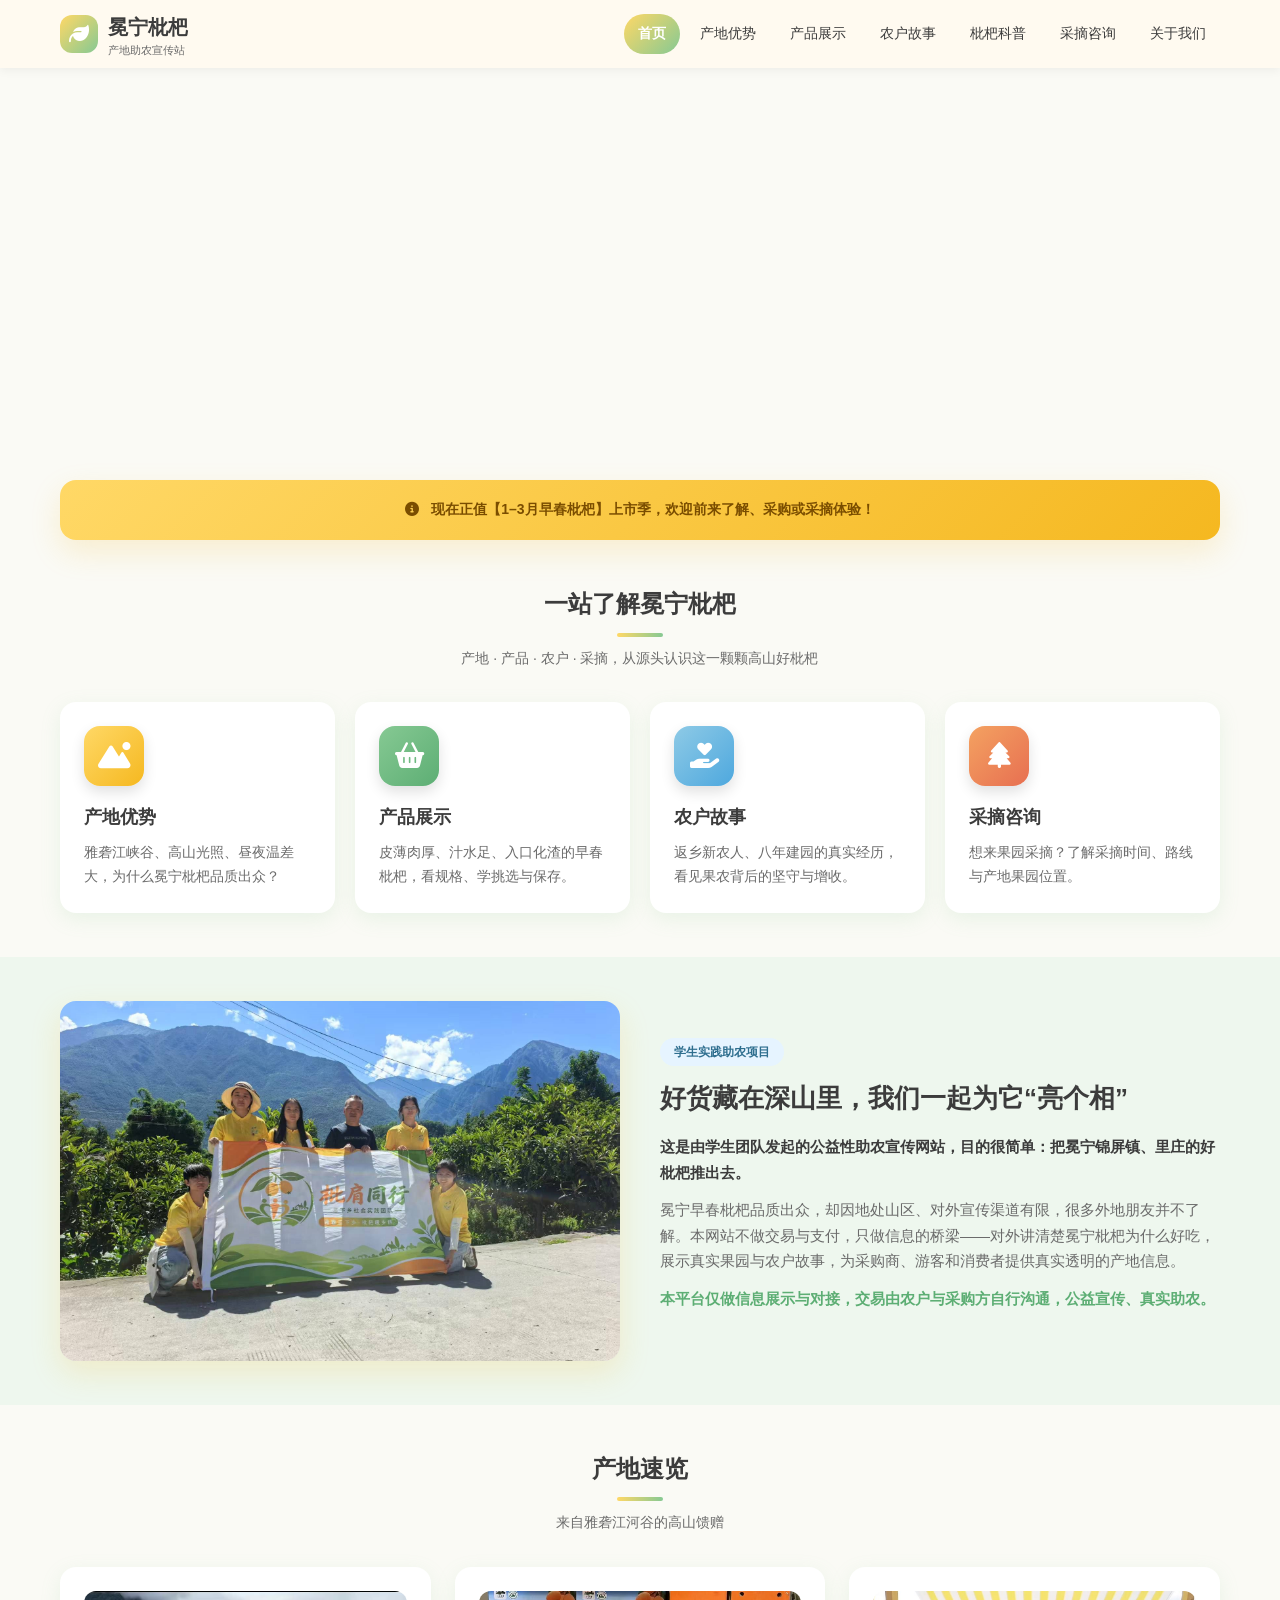
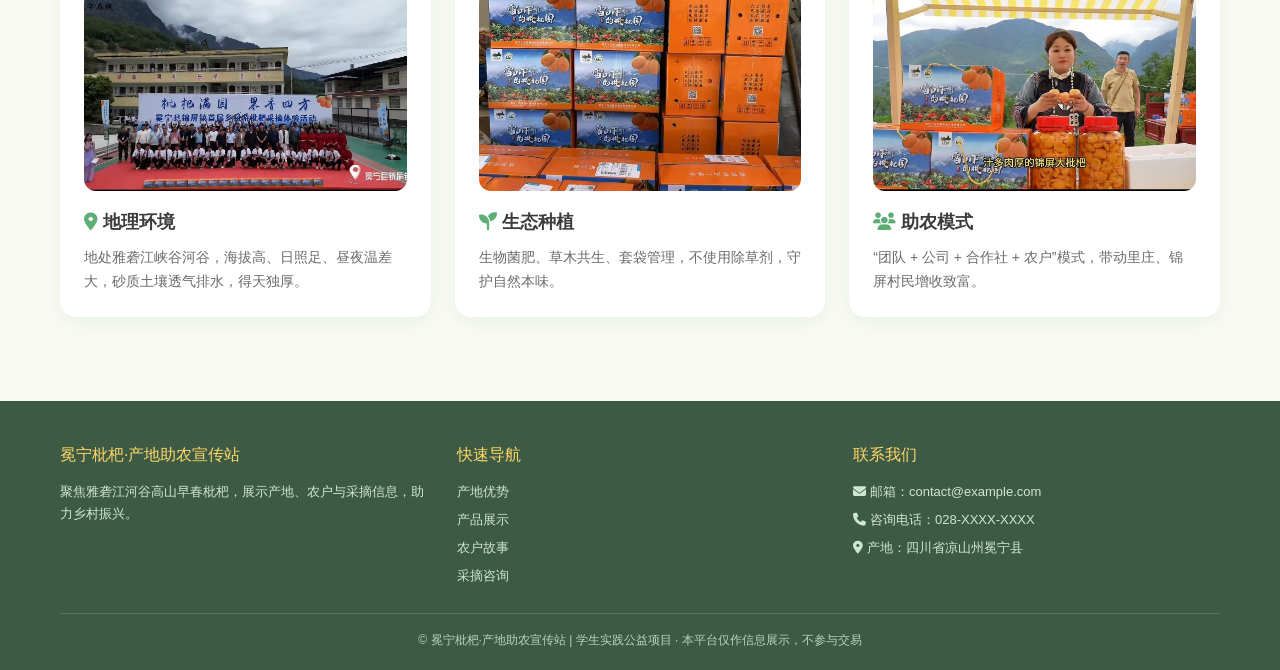
==== assets/LoquatPromotion/index.html @ 3f022729 "feat(LoquatPromotion): 创建冕宁枇杷产地助农宣传站网站 - 添加全新设计的响应式CSS样式文件，包含枇杷主题色彩系统和现代化布局组件 - 实现移动端友好的导航菜单切换功能和页面滚" ====
<!DOCTYPE html>
<html lang="zh-CN">
<head>
  <meta charset="UTF-8">
  <meta name="viewport" content="width=device-width, initial-scale=1.0">
  <meta name="description" content="冕宁枇杷·产地助农宣传站——展示高山早春枇杷产地优势、农户故事与采摘信息，信息展示型助农网站。">
  <title>首页 | 冕宁枇杷·产地助农宣传站</title>
  <link rel="stylesheet" href="css/style.css">
  <link rel="stylesheet" href="https://cdnjs.cloudflare.com/ajax/libs/font-awesome/6.5.0/css/all.min.css">
</head>
<body>
  <!-- ===== 顶部导航 ===== -->
  <header class="site-header">
    <div class="container navbar">
      <a href="index.html" class="logo">
        <span class="logo-icon"><i class="fa-solid fa-leaf"></i></span>
        <span>冕宁枇杷<small>产地助农宣传站</small></span>
      </a>
      <button class="mobile-toggle" aria-label="打开菜单"><i class="fa-solid fa-bars"></i></button>
      <nav class="nav-list">
        <a href="index.html" class="active">首页</a>
        <a href="origin.html">产地优势</a>
        <a href="products.html">产品展示</a>
        <a href="farmers.html">农户故事</a>
        <a href="science.html">枇杷科普</a>
        <a href="travel.html">采摘咨询</a>
        <a href="about.html">关于我们</a>
      </nav>
    </div>
  </header>

  <!-- ===== 轮播大图 ===== -->
  <div class="hero-slider">
    <div class="slide">
      <img src="img/枇杷采摘基地.jpg" alt="枇杷园挂满果实">
      <div class="caption">挂满枝头的早春枇杷 · 冕宁里庄果园</div>
    </div>
    <div class="slide">
      <img src="img/披肩同行-三下乡照片.jpg" alt="雅砻江河谷山地风光与农户实拍">
      <div class="caption">雅砻江峡谷河谷 · 高山生态果园</div>
    </div>
    <div class="slide">
      <img src="img/枇杷采集.jpg" alt="果农采摘实景">
      <div class="caption">果农辛勤采摘 · 助农三下乡实录</div>
    </div>
  </div>

  <!-- ===== 上市时间公告 ===== -->
  <div class="container" style="margin-top:-0;position:relative;z-index:5;">
    <div class="announce" style="margin-top:-28px;">
      <span><i class="fa-solid fa-circle-info"></i></span>
      现在正值【1–3月早春枇杷】上市季，欢迎前来了解、采购或采摘体验！
    </div>
  </div>

  <!-- ===== 四大快捷入口 ===== -->
  <section class="section">
    <div class="container">
      <div class="section-title">
        <h2>一站了解冕宁枇杷</h2>
        <p>产地 · 产品 · 农户 · 采摘，从源头认识这一颗颗高山好枇杷</p>
      </div>
      <div class="grid-4">
        <a href="origin.html" class="card reveal">
          <div class="icon" style="background:linear-gradient(135deg,#FFD866,#F5B820);"><i class="fa-solid fa-mountain-sun"></i></div>
          <h3>产地优势</h3>
          <p>雅砻江峡谷、高山光照、昼夜温差大，为什么冕宁枇杷品质出众？</p>
        </a>
        <a href="products.html" class="card reveal">
          <div class="icon" style="background:linear-gradient(135deg,#86C993,#5DAE74);"><i class="fa-solid fa-basket-shopping"></i></div>
          <h3>产品展示</h3>
          <p>皮薄肉厚、汁水足、入口化渣的早春枇杷，看规格、学挑选与保存。</p>
        </a>
        <a href="farmers.html" class="card reveal">
          <div class="icon" style="background:linear-gradient(135deg,#8ecae6,#4ea8de);"><i class="fa-solid fa-hand-holding-heart"></i></div>
          <h3>农户故事</h3>
          <p>返乡新农人、八年建园的真实经历，看见果农背后的坚守与增收。</p>
        </a>
        <a href="travel.html" class="card reveal">
          <div class="icon" style="background:linear-gradient(135deg,#f4a261,#e76f51);"><i class="fa-solid fa-tree"></i></div>
          <h3>采摘咨询</h3>
          <p>想来果园采摘？了解采摘时间、路线与产地果园位置。</p>
        </a>
      </div>
    </div>
  </section>

  <!-- ===== 项目导语 ===== -->
  <section class="section" style="background:#eef7ee;">
    <div class="container intro-box">
      <img src="img/披肩同行-三下乡照片2.jpg" alt="助农项目三下乡实拍" class="reveal">
      <div class="reveal">
        <span class="badge">学生实践助农项目</span>
        <h2>好货藏在深山里，我们一起为它“亮个相”</h2>
        <p class="lead">这是由学生团队发起的公益性助农宣传网站，目的很简单：把冕宁锦屏镇、里庄的好枇杷推出去。</p>
        <p>冕宁早春枇杷品质出众，却因地处山区、对外宣传渠道有限，很多外地朋友并不了解。本网站不做交易与支付，只做信息的桥梁——对外讲清楚冕宁枇杷为什么好吃，展示真实果园与农户故事，为采购商、游客和消费者提供真实透明的产地信息。</p>
        <p><strong style="color:#5DAE74;">本平台仅做信息展示与对接，交易由农户与采购方自行沟通，公益宣传、真实助农。</strong></p>
      </div>
    </div>
  </section>

  <!-- ===== 产地速览 ===== -->
  <section class="section">
    <div class="container">
      <div class="section-title">
        <h2>产地速览</h2>
        <p>来自雅砻江河谷的高山馈赠</p>
      </div>
      <div class="grid-3">
        <div class="card reveal">
          <img src="img/枇杷采集活动大合影.jpg" alt="产地活动合影">
          <h3><i class="fa-solid fa-location-dot" style="color:#5DAE74;"></i> 地理环境</h3>
          <p>地处雅砻江峡谷河谷，海拔高、日照足、昼夜温差大，砂质土壤透气排水，得天独厚。</p>
        </div>
        <div class="card reveal">
          <img src="img/枇杷装箱2.jpg" alt="生态种植">
          <h3><i class="fa-solid fa-seedling" style="color:#5DAE74;"></i> 生态种植</h3>
          <p>生物菌肥、草木共生、套袋管理，不使用除草剂，守护自然本味。</p>
        </div>
        <div class="card reveal">
          <img src="img/助农直播.jpg" alt="助农直播">
          <h3><i class="fa-solid fa-users" style="color:#5DAE74;"></i> 助农模式</h3>
          <p>“团队 + 公司 + 合作社 + 农户”模式，带动里庄、锦屏村民增收致富。</p>
        </div>
      </div>
    </div>
  </section>

  <!-- ===== 页脚 ===== -->
  <footer class="site-footer">
    <div class="container">
      <div class="footer-grid">
        <div>
          <div class="footer-title">冕宁枇杷·产地助农宣传站</div>
          <p>聚焦雅砻江河谷高山早春枇杷，展示产地、农户与采摘信息，助力乡村振兴。</p>
        </div>
        <div>
          <div class="footer-title">快速导航</div>
          <ul>
            <li><a href="origin.html">产地优势</a></li>
            <li><a href="products.html">产品展示</a></li>
            <li><a href="farmers.html">农户故事</a></li>
            <li><a href="travel.html">采摘咨询</a></li>
          </ul>
        </div>
        <div>
          <div class="footer-title">联系我们</div>
          <p><i class="fa-solid fa-envelope"></i> 邮箱：contact@example.com</p>
          <p><i class="fa-solid fa-phone"></i> 咨询电话：028-XXXX-XXXX</p>
          <p><i class="fa-solid fa-location-dot"></i> 产地：四川省凉山州冕宁县</p>
        </div>
      </div>
      <div class="footer-bottom">
        <p>© 冕宁枇杷·产地助农宣传站 | 学生实践公益项目 · 本平台仅作信息展示，不参与交易</p>
      </div>
    </div>
  </footer>

  <script src="js/main.js"></script>
</body>
</html>
---- assets/LoquatPromotion/css/style.css ----
/* ============================================================
   冕宁枇杷 · 产地助农宣传站
   清新山野治愈风 全站统一样式
   主题色：枇杷嫩黄 #FFD866 / 山野浅绿 #86C993 / 天空浅蓝 #E6F4FF / 米白 #FAFAF5
   ============================================================ */

:root {
  --brand-yellow: #FFD866;
  --brand-yellow-deep: #F5B820;
  --brand-green: #86C993;
  --brand-green-deep: #5DAE74;
  --sky-blue: #E6F4FF;
  --cream: #FAFAF5;
  --text-dark: #3C3C3C;
  --text-gray: #6B6B6B;
  --white: #ffffff;
  --radius: 16px;
  --shadow: 0 6px 20px rgba(134, 201, 147, 0.15);
  --shadow-lg: 0 12px 30px rgba(245, 184, 32, 0.18);
  --transition: all 0.3s ease;
}

* { margin: 0; padding: 0; box-sizing: border-box; }

html { scroll-behavior: smooth; }

body {
  font-family: "PingFang SC", "Microsoft YaHei", "Helvetica Neue", Arial, sans-serif;
  color: var(--text-dark);
  background: var(--cream);
  line-height: 1.7;
  font-size: 14px;
}

img { max-width: 100%; display: block; }

a { text-decoration: none; color: inherit; }

ul { list-style: none; }

.container {
  width: 100%;
  max-width: 1200px;
  margin: 0 auto;
  padding: 0 20px;
}

/* ==================== 顶部导航 ==================== */
.site-header {
  position: sticky;
  top: 0;
  z-index: 100;
  background: rgba(255, 250, 240, 0.95);
  backdrop-filter: blur(6px);
  box-shadow: 0 2px 10px rgba(0,0,0,0.06);
}

.navbar { display: flex; align-items: center; justify-content: space-between; height: 68px; }

.logo {
  display: flex; align-items: center; gap: 10px;
  font-size: 20px; font-weight: 700; color: var(--text-dark);
}
.logo .logo-icon {
  width: 38px; height: 38px; border-radius: 12px;
  background: linear-gradient(135deg, var(--brand-yellow), var(--brand-green));
  display: flex; align-items: center; justify-content: center;
  font-size: 20px; color: var(--white);
}
.logo small { display: block; font-size: 11px; font-weight: 400; color: var(--text-gray); line-height: 1.2; }

.nav-list { display: flex; gap: 6px; flex-wrap: wrap; }
.nav-list a {
  display: block; padding: 8px 14px; border-radius: 20px;
  font-size: 14px; color: var(--text-dark); transition: var(--transition);
}
.nav-list a:hover, .nav-list a.active {
  background: linear-gradient(135deg, var(--brand-yellow), var(--brand-green));
  color: var(--white); font-weight: 600;
}

.mobile-toggle { display: none; font-size: 24px; cursor: pointer; background: none; border: none; color: var(--text-dark); }

/* ==================== 页脚 ==================== */
.site-footer {
  background: #3d5a45; color: #eaf5ec; margin-top: 40px; padding: 40px 0 20px;
}
.footer-grid { display: grid; grid-template-columns: repeat(3, 1fr); gap: 30px; margin-bottom: 20px; }
.footer-title { color: var(--brand-yellow); margin-bottom: 12px; font-size: 16px; }
.footer-grid p, .footer-grid li { font-size: 13px; color: #cfe6d4; margin-bottom: 6px; }
.footer-bottom {
  border-top: 1px solid rgba(255,255,255,0.15); padding-top: 16px; text-align: center;
  font-size: 12px; color: #b8d4c0;
}

/* ==================== 通用区块标题 ==================== */
.page-hero {
  position: relative; text-align: center; padding: 56px 20px;
  background: linear-gradient(120deg, #fdf7dd, #eaf7ea, var(--sky-blue));
}
.page-hero h1 { font-size: 30px; margin-bottom: 8px; }
.page-hero .sub { color: var(--text-gray); font-size: 15px; }

.section { padding: 44px 0; }
.section-title {
  text-align: center; margin-bottom: 32px;
}
.section-title h2 { font-size: 24px; position: relative; display: inline-block; padding-bottom: 12px; }
.section-title h2::after {
  content: ""; position: absolute; left: 50%; bottom: 0; transform: translateX(-50%);
  width: 46px; height: 4px; border-radius: 4px;
  background: linear-gradient(90deg, var(--brand-yellow), var(--brand-green));
}
.section-title p { color: var(--text-gray); margin-top: 10px; }

/* ==================== 卡片与通用组件 ==================== */
.card {
  background: var(--white); border-radius: var(--radius); box-shadow: var(--shadow);
  padding: 24px; transition: var(--transition); overflow: hidden;
}
.card:hover { transform: translateY(-6px); box-shadow: var(--shadow-lg); }
.card img { border-radius: 12px; height: 200px; width: 100%; object-fit: cover; margin-bottom: 16px; }
.card h3 { font-size: 18px; margin-bottom: 8px; }
.card p { font-size: 14px; color: var(--text-gray); }

.grid-2 { display: grid; grid-template-columns: repeat(2, 1fr); gap: 24px; }
.grid-3 { display: grid; grid-template-columns: repeat(3, 1fr); gap: 24px; }
.grid-4 { display: grid; grid-template-columns: repeat(4, 1fr); gap: 20px; }

.badge {
  display: inline-block; padding: 4px 14px; border-radius: 20px;
  background: var(--sky-blue); color: #2f6f8f; font-size: 12px; font-weight: 600; margin-bottom: 10px;
}

.btn {
  display: inline-block; padding: 10px 26px; border-radius: 30px;
  background: linear-gradient(135deg, var(--brand-yellow), var(--brand-green));
  color: var(--white); font-weight: 600; font-size: 14px; transition: var(--transition); cursor: pointer;
}
.btn:hover { transform: translateY(-3px); box-shadow: var(--shadow-lg); }
.btn-outline {
  background: transparent; color: var(--brand-green-deep); border: 2px solid var(--brand-green);
}
.btn-outline:hover { background: var(--brand-green); color: var(--white); }

/* 滚动渐入动画 */
.reveal { opacity: 0; transform: translateY(30px); transition: opacity .8s ease, transform .8s ease; }
.reveal.show { opacity: 1; transform: none; }

/* ==================== 首页：轮播 ==================== */
.hero-slider {
  position: relative; height: 440px; overflow: hidden; border-radius: 0 0 24px 24px;
}
.hero-slider .slide { position: absolute; inset: 0; opacity: 0; animation: fade 12s infinite; }
.hero-slider .slide:nth-child(1) { animation-delay: 0s; }
.hero-slider .slide:nth-child(2) { animation-delay: 4s; }
.hero-slider .slide:nth-child(3) { animation-delay: 8s; }
.hero-slider .slide img { width: 100%; height: 100%; object-fit: cover; }
.hero-slider .slide .caption {
  position: absolute; left: 0; right: 0; bottom: 0; padding: 24px 40px;
  background: linear-gradient(transparent, rgba(0,0,0,0.55)); color: var(--white);
  font-size: 18px; font-weight: 600;
}
@keyframes fade {
  0% { opacity: 0; }
  8% { opacity: 1; }
  33% { opacity: 1; }
  41% { opacity: 0; }
  100% { opacity: 0; }
}

/* 首页导语公告 */
.announce {
  background: linear-gradient(135deg, var(--brand-yellow), var(--brand-yellow-deep));
  border-radius: var(--radius); padding: 18px 24px; text-align: center;
  color: #7a4d00; font-weight: 600; box-shadow: var(--shadow-lg);
}
.announce span { display: inline-block; margin-right: 8px; }

/* 特色介绍主区块 */
.intro-box { display: grid; grid-template-columns: 1fr 1fr; gap: 40px; align-items: center; }
.intro-box img { border-radius: var(--radius); box-shadow: var(--shadow-lg); height: 360px; width: 100%; object-fit: cover; }
.intro-box h2 { font-size: 26px; margin-bottom: 14px; }
.intro-box p { color: var(--text-gray); margin-bottom: 12px; font-size: 15px; }
.intro-box .lead { color: var(--text-dark); font-weight: 600; }

/* ==================== 图文分栏页 ==================== */
.split { display: grid; grid-template-columns: 1fr 1fr; gap: 40px; align-items: center; margin-bottom: 20px; }
.split.reverse .text { order: 2; }
.split img { border-radius: var(--radius); box-shadow: var(--shadow-lg); height: 300px; width: 100%; object-fit: cover; }
.split h2 { font-size: 22px; margin-bottom: 12px; }
.split p { color: var(--text-gray); margin-bottom: 10px; }
.split .highlight { color: var(--brand-green-deep); font-weight: 600; }

/* 内容卡片（带色条标题） */
.feature-item { position: relative; padding-left: 0; }
.feature-item .icon {
  width: 52px; height: 52px; border-radius: 14px; font-size: 24px; display: flex;
  align-items: center; justify-content: center; margin-bottom: 14px; color: var(--white);
}

/* 科普 / 文章阅读排版 */
.article { max-width: 820px; margin: 0 auto; }
.article h2 { font-size: 20px; margin: 26px 0 10px; color: var(--brand-green-deep); }
.article h3 { font-size: 17px; margin: 18px 0 8px; }
.article p, .article li { color: var(--text-gray); margin-bottom: 8px; }
.article ul { list-style: disc; padding-left: 20px; }
.article ul li { margin-bottom: 6px; }
.tip-box {
  background: #fff8e1; border-left: 4px solid var(--brand-yellow-deep);
  padding: 14px 18px; border-radius: 8px; margin: 16px 0; font-size: 14px;
}
.warn-box {
  background: #fdecea; border-left: 4px solid #e57373;
  padding: 14px 18px; border-radius: 8px; margin: 16px 0; font-size: 14px; color: #8a2f2f;
}

/* ==================== 折叠面板 / Tab ==================== */
.accordion { max-width: 820px; margin: 0 auto; }
.acc-item { margin-bottom: 14px; border-radius: var(--radius); background: var(--white); box-shadow: var(--shadow); overflow: hidden; }
.acc-item summary {
  padding: 18px 22px; cursor: pointer; font-weight: 600; font-size: 16px;
  list-style: none; display: flex; justify-content: space-between; align-items: center; transition: var(--transition);
}
.acc-item summary::-webkit-details-marker { display: none; }
.acc-item summary::after { content: "+"; font-size: 22px; color: var(--brand-green-deep); }
.acc-item[open] summary::after { content: "−"; }
.acc-item[open] summary { background: #f3fbf5; }
.acc-body { padding: 0 22px 18px; color: var(--text-gray); font-size: 14px; }

/* ==================== 表单（静态占位，后端预留） ==================== */
.form-wrap { max-width: 640px; margin: 0 auto; background: var(--white); border-radius: var(--radius); box-shadow: var(--shadow-lg); padding: 34px; }
.form-group { margin-bottom: 18px; }
.form-group label { display: block; margin-bottom: 6px; font-weight: 600; font-size: 14px; }
.form-group input, .form-group select, .form-group textarea {
  width: 100%; padding: 12px 14px; border: 1.5px solid #ddd; border-radius: 10px;
  font-size: 14px; font-family: inherit; background: var(--cream); transition: var(--transition);
}
.form-group input:focus, .form-group select:focus, .form-group textarea:focus {
  outline: none; border-color: var(--brand-green); background: var(--white); box-shadow: 0 0 0 3px rgba(134,201,147,.2);
}
.form-group textarea { min-height: 120px; resize: vertical; }
.form-note { font-size: 12px; color: var(--text-gray); background: var(--sky-blue); padding: 10px 14px; border-radius: 8px; margin-top: 14px; }

/* ==================== 页眉（页面内小标题横幅） ==================== */
.hero-banner { height: 260px; background-size: cover; background-position: center; display: flex; align-items: center; justify-content: center; position: relative; }
.hero-banner::after { content: ""; position: absolute; inset: 0; background: linear-gradient(rgba(0,0,0,.25), rgba(0,0,0,.45)); }
.hero-banner .banner-text { position: relative; z-index: 2; color: var(--white); text-align: center; }
.hero-banner .banner-text h1 { font-size: 34px; text-shadow: 0 2px 8px rgba(0,0,0,.3); }
.hero-banner .banner-text p { font-size: 16px; margin-top: 6px; text-shadow: 0 1px 4px rgba(0,0,0,.3); }

.contact-chip {
  display: inline-flex; align-items: center; gap: 8px; background: var(--sky-blue);
  padding: 10px 18px; border-radius: 30px; color: #2f6f8f; font-weight: 600;
}

/* ==================== 响应式适配 ==================== */
@media (max-width: 992px) {
  .grid-3, .grid-4 { grid-template-columns: repeat(2, 1fr); }
  .intro-box, .split { grid-template-columns: 1fr; }
  .intro-box img, .split img { height: 280px; }
}

@media (max-width: 768px) {
  .mobile-toggle { display: block; }
  .nav-list {
    display: none; flex-direction: column; width: 100%; background: #fffdf6;
    position: absolute; top: 68px; left: 0; padding: 10px 20px; box-shadow: 0 8px 20px rgba(0,0,0,.08);
  }
  .nav-list.open { display: flex; }
  .nav-list a { padding: 12px 8px; }
  .grid-2, .grid-3, .grid-4 { grid-template-columns: 1fr; }
  .footer-grid { grid-template-columns: 1fr; }
  .hero-slider { height: 320px; }
  .hero-banner { height: 200px; }
  .hero-banner .banner-text h1 { font-size: 26px; }
  .page-hero h1 { font-size: 24px; }
  .section-title h2 { font-size: 20px; }
}

/* 空后端占位说明 */
.placeholder-backend {
  border: 1.5px dashed var(--brand-green); border-radius: 10px; color: var(--text-gray);
  font-size: 13px; padding: 12px 16px; background: #f4fbf6; margin-top: 12px;
}

/* 快捷入口图标块 */
.card .icon {
  width: 60px; height: 60px; border-radius: 16px; font-size: 26px;
  display: flex; align-items: center; justify-content: center; margin-bottom: 16px; color: var(--white);
  box-shadow: 0 6px 14px rgba(0,0,0,0.12);
}
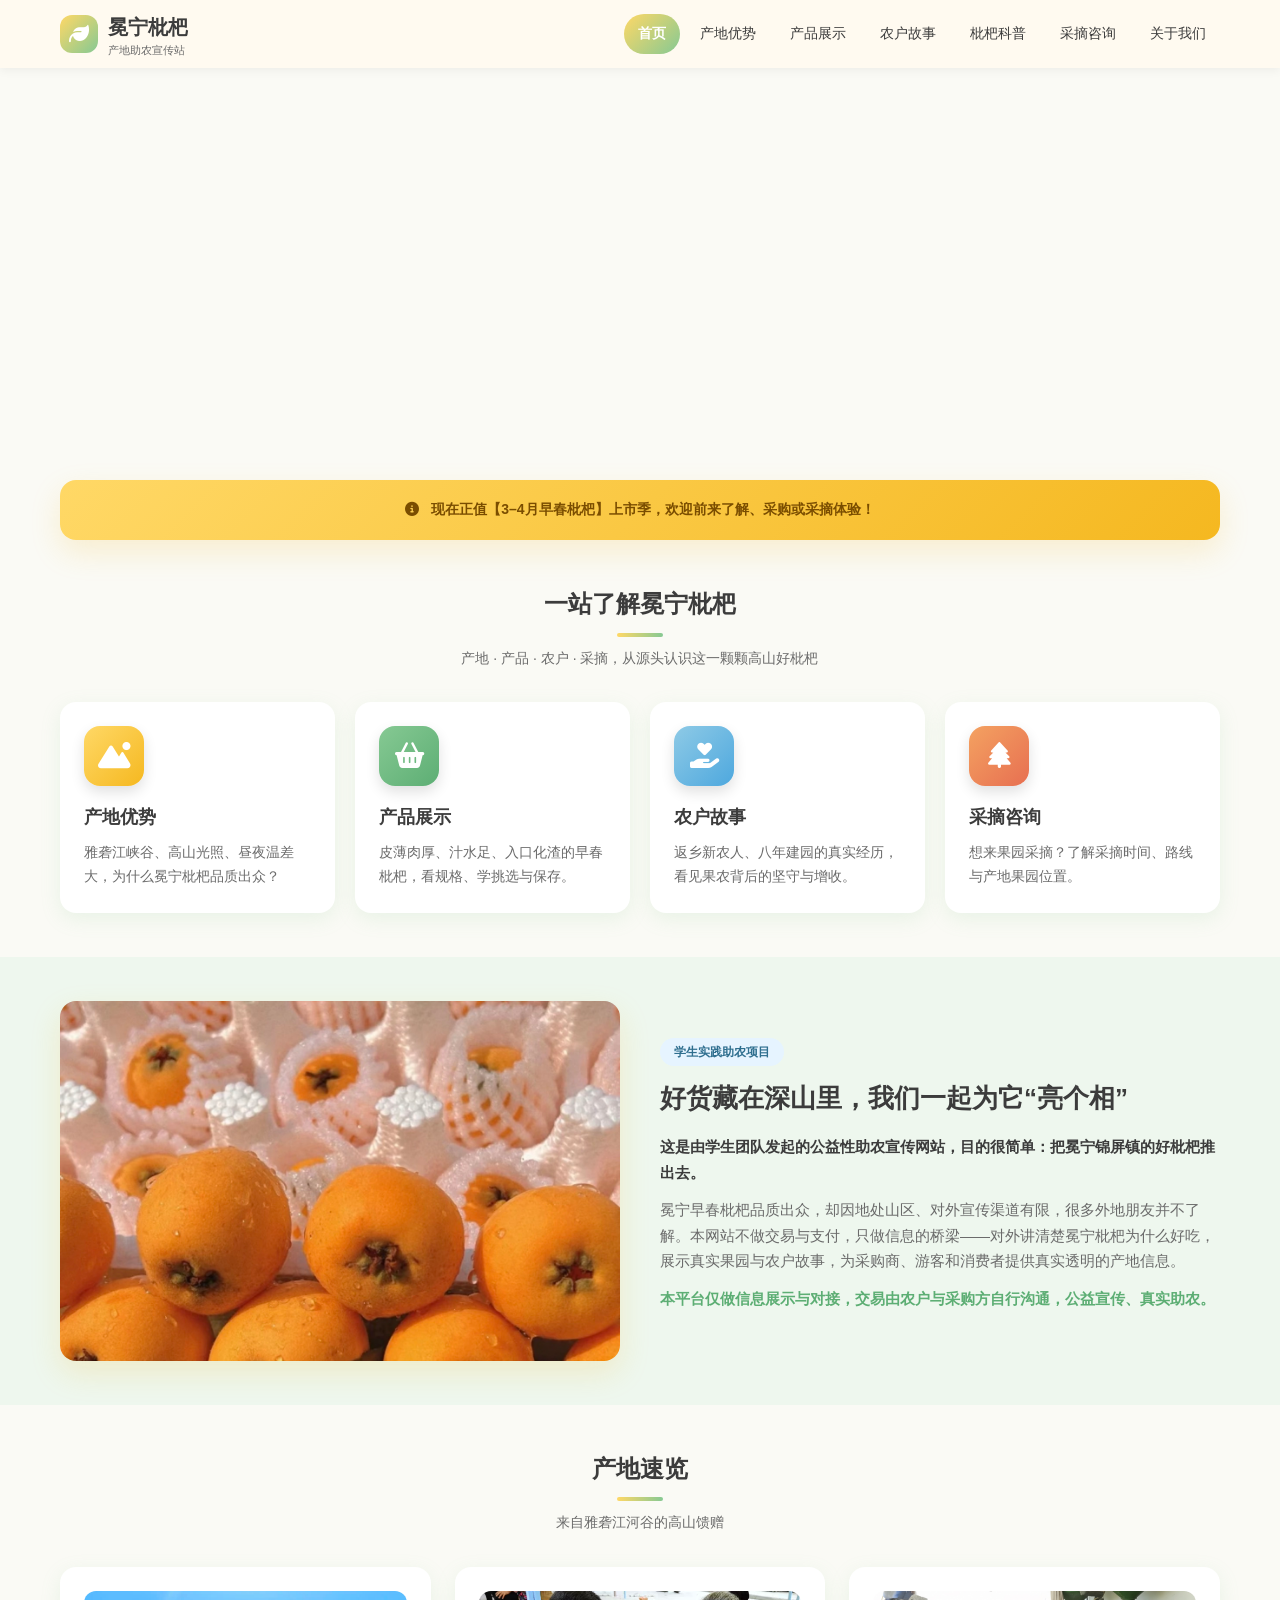
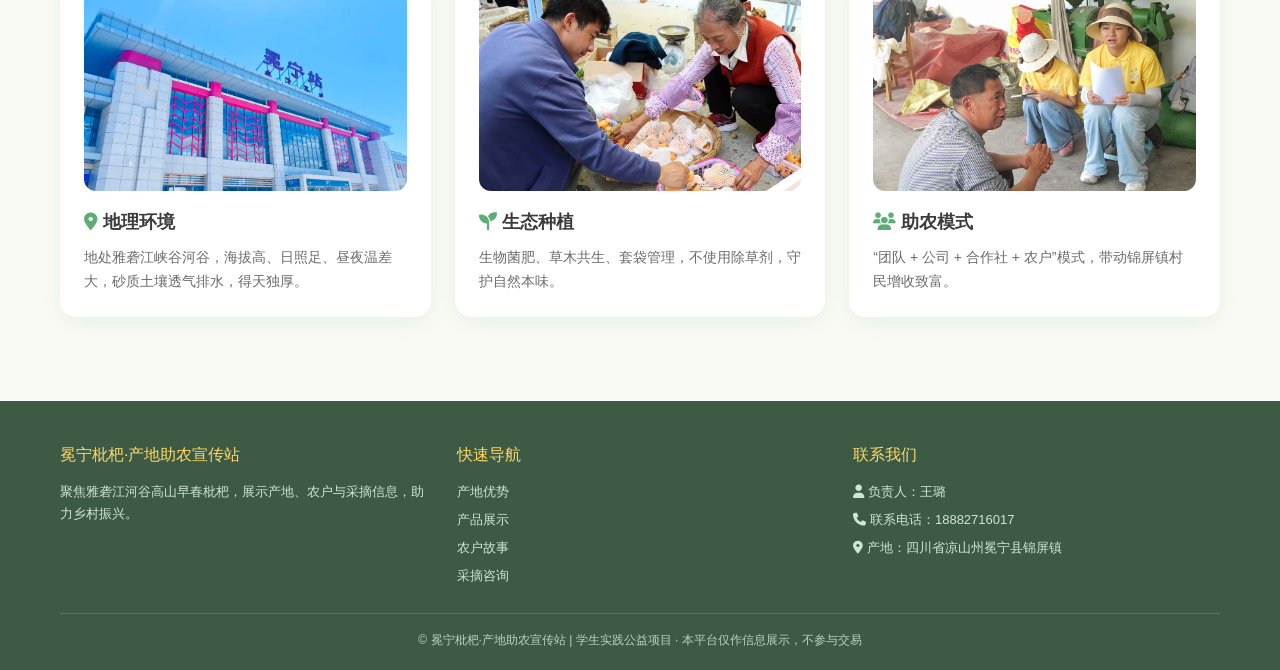
==== commit ed2eb5c7: "feat(pages): 更新枇杷产地宣传站点内容与功能 - 调整 hero-banner 高度从 260px 到 350px 以改善视觉效果 - 实现留言表单前端校验与用户反馈功能，移除后端占位说明" ====
--- a/assets/LoquatPromotion/index.html
+++ b/assets/LoquatPromotion/index.html
@@ -32,16 +32,16 @@
   <!-- ===== 轮播大图 ===== -->
   <div class="hero-slider">
     <div class="slide">
-      <img src="img/枇杷采摘基地.jpg" alt="枇杷园挂满果实">
-      <div class="caption">挂满枝头的早春枇杷 · 冕宁里庄果园</div>
+      <img src="img/产地优势/山野图片.jpg" alt="冕宁锦屏镇高山山地果园">
+      <div class="caption">高山生态果园 · 冕宁锦屏镇</div>
     </div>
     <div class="slide">
-      <img src="img/披肩同行-三下乡照片.jpg" alt="雅砻江河谷山地风光与农户实拍">
-      <div class="caption">雅砻江峡谷河谷 · 高山生态果园</div>
+      <img src="img/产地优势/枇杷装箱.jpg" alt="冕宁锦屏镇枇杷产地实拍">
+      <div class="caption">锦屏镇早春枇杷 · 产地实拍</div>
     </div>
     <div class="slide">
-      <img src="img/枇杷采集.jpg" alt="果农采摘实景">
-      <div class="caption">果农辛勤采摘 · 助农三下乡实录</div>
+      <img src="img/农户故事/与老人沟通.jpg" alt="冕宁锦屏镇果农劳作纪实">
+      <div class="caption">果农劳作纪实 · 真实助农温度</div>
     </div>
   </div>
 
@@ -49,7 +49,7 @@
   <div class="container" style="margin-top:-0;position:relative;z-index:5;">
     <div class="announce" style="margin-top:-28px;">
       <span><i class="fa-solid fa-circle-info"></i></span>
-      现在正值【1–3月早春枇杷】上市季，欢迎前来了解、采购或采摘体验！
+      现在正值【3–4月早春枇杷】上市季，欢迎前来了解、采购或采摘体验！
     </div>
   </div>
 
@@ -88,11 +88,11 @@
   <!-- ===== 项目导语 ===== -->
   <section class="section" style="background:#eef7ee;">
     <div class="container intro-box">
-      <img src="img/披肩同行-三下乡照片2.jpg" alt="助农项目三下乡实拍" class="reveal">
+      <img src="img/产品展示/枇杷图片2.jpg" alt="冕宁锦屏镇高山早春枇杷实拍" class="reveal">
       <div class="reveal">
         <span class="badge">学生实践助农项目</span>
         <h2>好货藏在深山里，我们一起为它“亮个相”</h2>
-        <p class="lead">这是由学生团队发起的公益性助农宣传网站，目的很简单：把冕宁锦屏镇、里庄的好枇杷推出去。</p>
+        <p class="lead">这是由学生团队发起的公益性助农宣传网站，目的很简单：把冕宁锦屏镇的好枇杷推出去。</p>
         <p>冕宁早春枇杷品质出众，却因地处山区、对外宣传渠道有限，很多外地朋友并不了解。本网站不做交易与支付，只做信息的桥梁——对外讲清楚冕宁枇杷为什么好吃，展示真实果园与农户故事，为采购商、游客和消费者提供真实透明的产地信息。</p>
         <p><strong style="color:#5DAE74;">本平台仅做信息展示与对接，交易由农户与采购方自行沟通，公益宣传、真实助农。</strong></p>
       </div>
@@ -108,19 +108,19 @@
       </div>
       <div class="grid-3">
         <div class="card reveal">
-          <img src="img/枇杷采集活动大合影.jpg" alt="产地活动合影">
+          <img src="img/产地优势/冕宁站.jpg" alt="锦屏镇产地站实景">
           <h3><i class="fa-solid fa-location-dot" style="color:#5DAE74;"></i> 地理环境</h3>
           <p>地处雅砻江峡谷河谷，海拔高、日照足、昼夜温差大，砂质土壤透气排水，得天独厚。</p>
         </div>
         <div class="card reveal">
-          <img src="img/枇杷装箱2.jpg" alt="生态种植">
+          <img src="img/农户故事/农户枇杷套袋.png" alt="生态种植">
           <h3><i class="fa-solid fa-seedling" style="color:#5DAE74;"></i> 生态种植</h3>
           <p>生物菌肥、草木共生、套袋管理，不使用除草剂，守护自然本味。</p>
         </div>
         <div class="card reveal">
-          <img src="img/助农直播.jpg" alt="助农直播">
+          <img src="img/农户故事/倾听农户意见及枇杷售卖现状.jpg" alt="助农团队与果农交流">
           <h3><i class="fa-solid fa-users" style="color:#5DAE74;"></i> 助农模式</h3>
-          <p>“团队 + 公司 + 合作社 + 农户”模式，带动里庄、锦屏村民增收致富。</p>
+          <p>“团队 + 公司 + 合作社 + 农户”模式，带动锦屏镇村民增收致富。</p>
         </div>
       </div>
     </div>
@@ -145,9 +145,9 @@
         </div>
         <div>
           <div class="footer-title">联系我们</div>
-          <p><i class="fa-solid fa-envelope"></i> 邮箱：contact@example.com</p>
-          <p><i class="fa-solid fa-phone"></i> 咨询电话：028-XXXX-XXXX</p>
-          <p><i class="fa-solid fa-location-dot"></i> 产地：四川省凉山州冕宁县</p>
+          <p><i class="fa-solid fa-user"></i> 负责人：王璐</p>
+          <p><i class="fa-solid fa-phone"></i> 联系电话：18882716017</p>
+          <p><i class="fa-solid fa-location-dot"></i> 产地：四川省凉山州冕宁县锦屏镇</p>
         </div>
       </div>
       <div class="footer-bottom">
--- a/assets/LoquatPromotion/css/style.css
+++ b/assets/LoquatPromotion/css/style.css
@@ -243,7 +243,7 @@
 .form-note { font-size: 12px; color: var(--text-gray); background: var(--sky-blue); padding: 10px 14px; border-radius: 8px; margin-top: 14px; }
 
 /* ==================== 页眉（页面内小标题横幅） ==================== */
-.hero-banner { height: 260px; background-size: cover; background-position: center; display: flex; align-items: center; justify-content: center; position: relative; }
+.hero-banner { height: 350px; background-size: cover; background-position: center; display: flex; align-items: center; justify-content: center; position: relative; }
 .hero-banner::after { content: ""; position: absolute; inset: 0; background: linear-gradient(rgba(0,0,0,.25), rgba(0,0,0,.45)); }
 .hero-banner .banner-text { position: relative; z-index: 2; color: var(--white); text-align: center; }
 .hero-banner .banner-text h1 { font-size: 34px; text-shadow: 0 2px 8px rgba(0,0,0,.3); }
